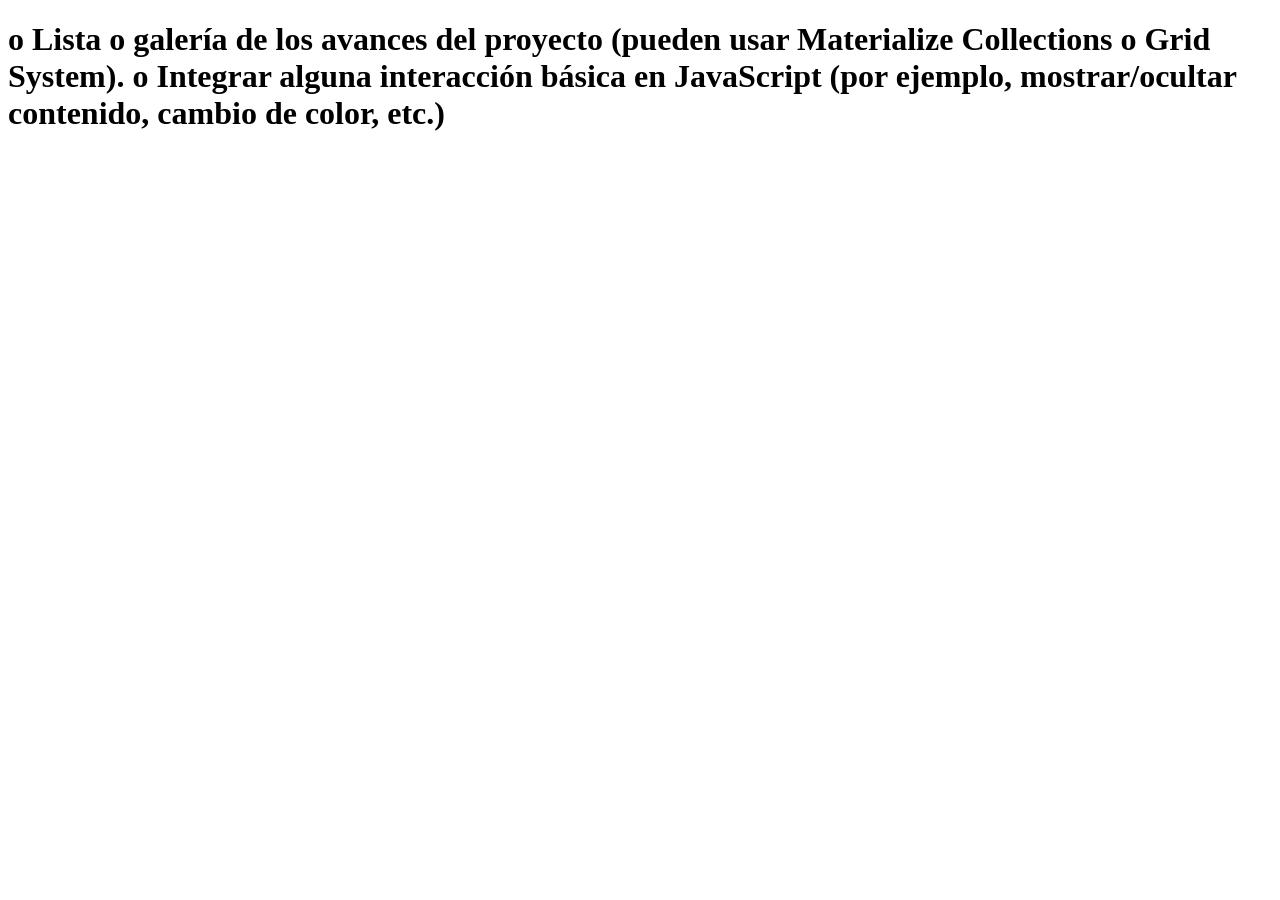
==== avances.html @ 6d23e29f "inicializamos el proyecto, dejando en cada archivo su intencion final, segun el documento del campus" ====
<!DOCTYPE html>
<html lang="en">
<head>
    <meta charset="UTF-8">
    <meta name="viewport" content="width=device-width, initial-scale=1.0">
    <title>Document</title>
    <h1>o Lista o galería de los avances del proyecto (pueden usar
Materialize Collections o Grid System).
o Integrar alguna interacción básica en JavaScript (por
ejemplo, mostrar/ocultar contenido, cambio de color, etc.)</h1>
</head>
<body>
    
</body>
</html>
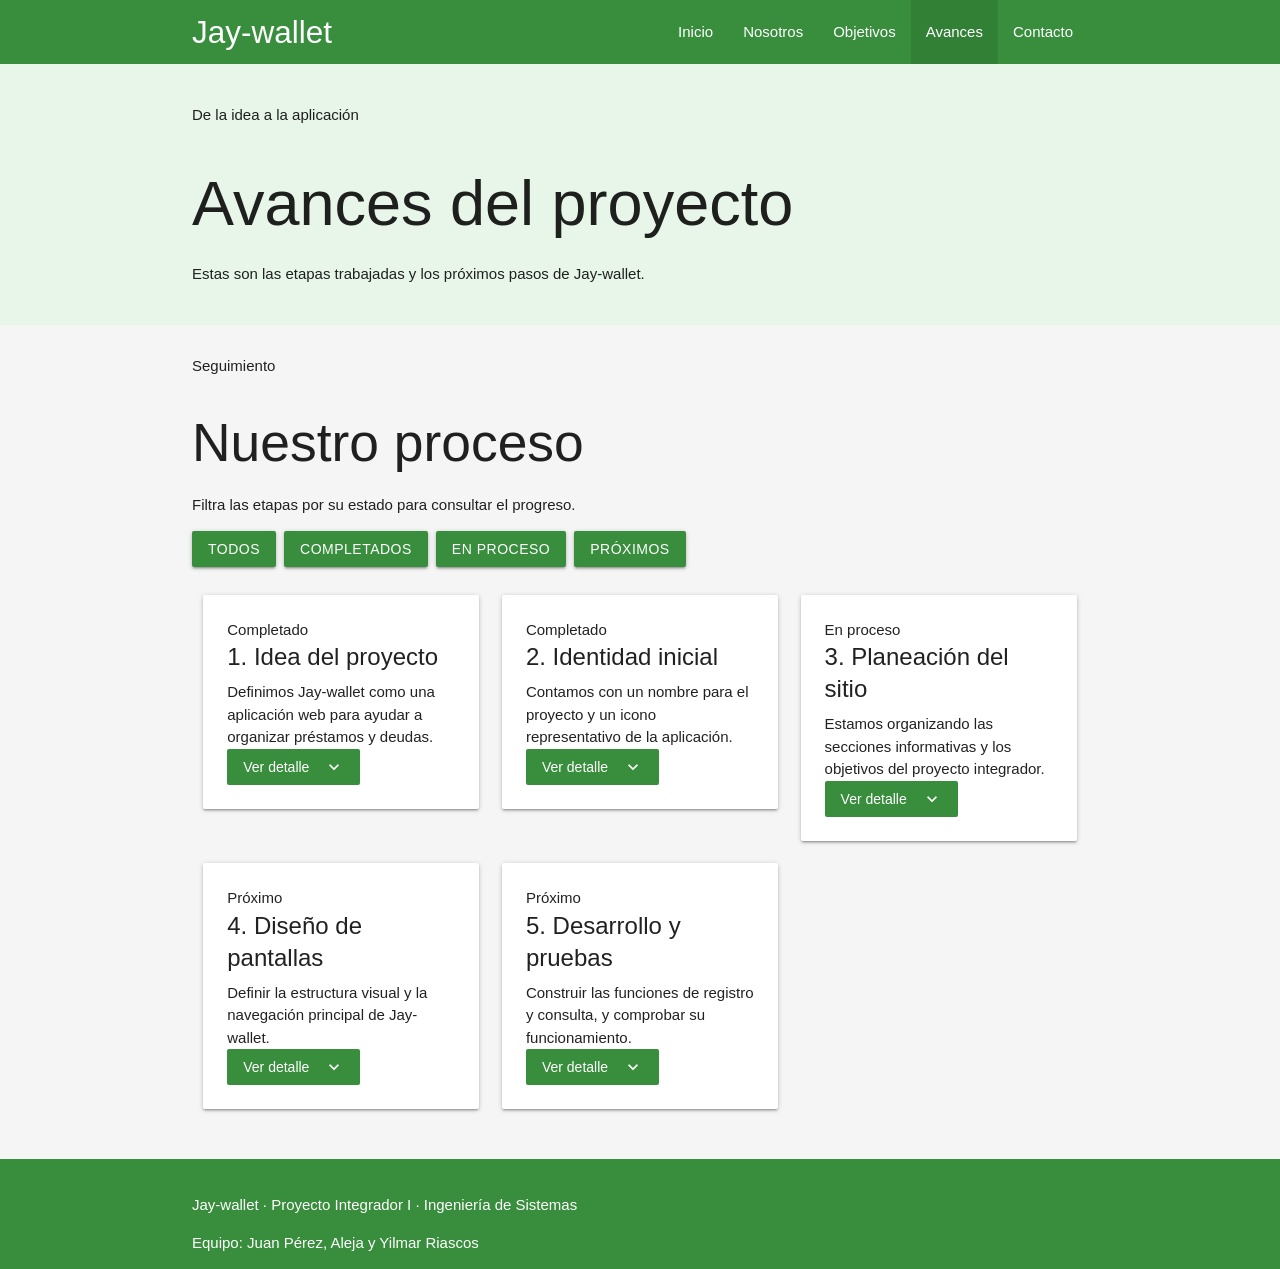
==== commit 50f750a4: "parte de yilmar realizada" ====
--- a/avances.html
+++ b/avances.html
@@ -1,15 +1,154 @@
 <!DOCTYPE html>
-<html lang="en">
+<html lang="es">
 <head>
     <meta charset="UTF-8">
     <meta name="viewport" content="width=device-width, initial-scale=1.0">
-    <title>Document</title>
-    <h1>o Lista o galería de los avances del proyecto (pueden usar
-Materialize Collections o Grid System).
-o Integrar alguna interacción básica en JavaScript (por
-ejemplo, mostrar/ocultar contenido, cambio de color, etc.)</h1>
+    <meta name="description" content="Consulta las etapas y avances del proyecto Jay-wallet.">
+    <title>Avances | Jay-wallet</title>
+    <link rel="preconnect" href="https://fonts.googleapis.com">
+    <link rel="preconnect" href="https://fonts.gstatic.com" crossorigin>
+    <link href="https://fonts.googleapis.com/icon?family=Material+Icons" rel="stylesheet">
+    <link rel="stylesheet" href="https://cdnjs.cloudflare.com/ajax/libs/materialize/1.0.0/css/materialize.min.css">
+    <link rel="stylesheet" href="css/style.css">
 </head>
-<body>
-    
+<body class="project-page">
+    <header>
+        <nav class="site-nav" aria-label="Navegación principal">
+            <div class="nav-wrapper container">
+                <a href="index.html" class="brand-logo">Jay-wallet</a>
+                <a href="#" data-target="mobile-nav" class="sidenav-trigger" aria-label="Abrir menú">
+                    <i class="material-icons">menu</i>
+                </a>
+                <ul class="right hide-on-med-and-down">
+                    <li><a href="index.html">Inicio</a></li>
+                    <li><a href="nosotros.html">Nosotros</a></li>
+                    <li><a href="objetivos.html">Objetivos</a></li>
+                    <li class="active"><a href="avances.html" aria-current="page">Avances</a></li>
+                    <li><a href="contacto.html">Contacto</a></li>
+                </ul>
+            </div>
+        </nav>
+        <ul class="sidenav" id="mobile-nav">
+            <li><a href="index.html">Inicio</a></li>
+            <li><a href="nosotros.html">Nosotros</a></li>
+            <li><a href="objetivos.html">Objetivos</a></li>
+            <li><a href="avances.html" aria-current="page">Avances</a></li>
+            <li><a href="contacto.html">Contacto</a></li>
+        </ul>
+    </header>
+
+    <main>
+        <section class="page-hero">
+            <div class="container">
+                <p class="eyebrow">De la idea a la aplicación</p>
+                <h1>Avances del proyecto</h1>
+                <p>Estas son las etapas trabajadas y los próximos pasos de Jay-wallet.</p>
+            </div>
+        </section>
+
+        <section class="section container" aria-labelledby="progress-title">
+            <div class="section-heading">
+                <p class="eyebrow">Seguimiento</p>
+                <h2 id="progress-title">Nuestro proceso</h2>
+                <p>Filtra las etapas por su estado para consultar el progreso.</p>
+            </div>
+
+            <div class="filter-controls" role="group" aria-label="Filtrar avances por estado">
+                <button class="btn filter-button active" type="button" data-filter="todos" aria-pressed="true">Todos</button>
+                <button class="btn filter-button" type="button" data-filter="completado" aria-pressed="false">Completados</button>
+                <button class="btn filter-button" type="button" data-filter="proceso" aria-pressed="false">En proceso</button>
+                <button class="btn filter-button" type="button" data-filter="siguiente" aria-pressed="false">Próximos</button>
+            </div>
+
+            <div class="row progress-grid">
+                <div class="col s12 m6 l4 progress-item" data-status="completado">
+                    <article class="card progress-card">
+                        <div class="card-content">
+                            <span class="status-label status-done">Completado</span>
+                            <span class="card-title">1. Idea del proyecto</span>
+                            <p>Definimos Jay-wallet como una aplicación web para ayudar a organizar préstamos y deudas.</p>
+                            <div class="progress-detail" id="detail-idea" hidden>
+                                <p>El enfoque inicial es facilitar el registro, la consulta y el seguimiento de las cuentas.</p>
+                            </div>
+                            <button class="btn-flat detail-button" type="button" data-toggle-details="detail-idea" aria-expanded="false">
+                                Ver detalle <i class="material-icons right" aria-hidden="true">expand_more</i>
+                            </button>
+                        </div>
+                    </article>
+                </div>
+                <div class="col s12 m6 l4 progress-item" data-status="completado">
+                    <article class="card progress-card">
+                        <div class="card-content">
+                            <span class="status-label status-done">Completado</span>
+                            <span class="card-title">2. Identidad inicial</span>
+                            <p>Contamos con un nombre para el proyecto y un icono representativo de la aplicación.</p>
+                            <div class="progress-detail" id="detail-identity" hidden>
+                                <p>La identidad visual se podrá ajustar a medida que avance el diseño de las pantallas.</p>
+                            </div>
+                            <button class="btn-flat detail-button" type="button" data-toggle-details="detail-identity" aria-expanded="false">
+                                Ver detalle <i class="material-icons right" aria-hidden="true">expand_more</i>
+                            </button>
+                        </div>
+                    </article>
+                </div>
+                <div class="col s12 m6 l4 progress-item" data-status="proceso">
+                    <article class="card progress-card">
+                        <div class="card-content">
+                            <span class="status-label status-progress">En proceso</span>
+                            <span class="card-title">3. Planeación del sitio</span>
+                            <p>Estamos organizando las secciones informativas y los objetivos del proyecto integrador.</p>
+                            <div class="progress-detail" id="detail-planning" hidden>
+                                <p>El sitio presenta el proyecto, al equipo, sus objetivos, avances y medios de contacto.</p>
+                            </div>
+                            <button class="btn-flat detail-button" type="button" data-toggle-details="detail-planning" aria-expanded="false">
+                                Ver detalle <i class="material-icons right" aria-hidden="true">expand_more</i>
+                            </button>
+                        </div>
+                    </article>
+                </div>
+                <div class="col s12 m6 l4 progress-item" data-status="siguiente">
+                    <article class="card progress-card">
+                        <div class="card-content">
+                            <span class="status-label status-next">Próximo</span>
+                            <span class="card-title">4. Diseño de pantallas</span>
+                            <p>Definir la estructura visual y la navegación principal de Jay-wallet.</p>
+                            <div class="progress-detail" id="detail-design" hidden>
+                                <p>Se priorizará una interfaz clara, adaptable a móviles y fácil de recorrer.</p>
+                            </div>
+                            <button class="btn-flat detail-button" type="button" data-toggle-details="detail-design" aria-expanded="false">
+                                Ver detalle <i class="material-icons right" aria-hidden="true">expand_more</i>
+                            </button>
+                        </div>
+                    </article>
+                </div>
+                <div class="col s12 m6 l4 progress-item" data-status="siguiente">
+                    <article class="card progress-card">
+                        <div class="card-content">
+                            <span class="status-label status-next">Próximo</span>
+                            <span class="card-title">5. Desarrollo y pruebas</span>
+                            <p>Construir las funciones de registro y consulta, y comprobar su funcionamiento.</p>
+                            <div class="progress-detail" id="detail-development" hidden>
+                                <p>Las funciones se implementarán según los requerimientos acordados por el equipo.</p>
+                            </div>
+                            <button class="btn-flat detail-button" type="button" data-toggle-details="detail-development" aria-expanded="false">
+                                Ver detalle <i class="material-icons right" aria-hidden="true">expand_more</i>
+                            </button>
+                        </div>
+                    </article>
+                </div>
+            </div>
+            <p class="no-results center-align" hidden>No hay avances para este filtro.</p>
+        </section>
+    </main>
+
+    <footer class="page-footer site-footer">
+        <div class="container">
+            <p>Jay-wallet · Proyecto Integrador I · Ingeniería de Sistemas</p>
+            <p>Equipo: Juan Pérez, Aleja y Yilmar Riascos</p>
+        </div>
+    </footer>
+
+    <script src="https://cdnjs.cloudflare.com/ajax/libs/materialize/1.0.0/js/materialize.min.js"></script>
+    <script src="js/main.js"></script>
 </body>
 </html>
--- a/css/style.css
+++ b/css/style.css
@@ -0,0 +1,54 @@
+body.project-page {
+    display: flex;
+    min-height: 100vh;
+    flex-direction: column;
+    background: #f5f5f5;
+}
+
+.project-page main {
+    flex: 1;
+}
+
+.site-nav,
+.site-footer {
+    background: #388e3c;
+}
+
+.page-hero,
+.team-section {
+    background: #e8f5e9;
+}
+
+.page-hero {
+    padding: 25px 0;
+}
+
+.member-avatar {
+    display: flex;
+    width: 60px;
+    height: 60px;
+    align-items: center;
+    justify-content: center;
+    margin: auto;
+    border-radius: 50%;
+    background: #c8e6c9;
+}
+
+.filter-controls {
+    display: flex;
+    flex-wrap: wrap;
+    gap: 8px;
+    margin-bottom: 20px;
+}
+
+.filter-button,
+.filter-button:hover,
+.filter-button.active,
+.detail-button {
+    background: #388e3c;
+    color: white;
+}
+
+.detail-button {
+    text-transform: none;
+}
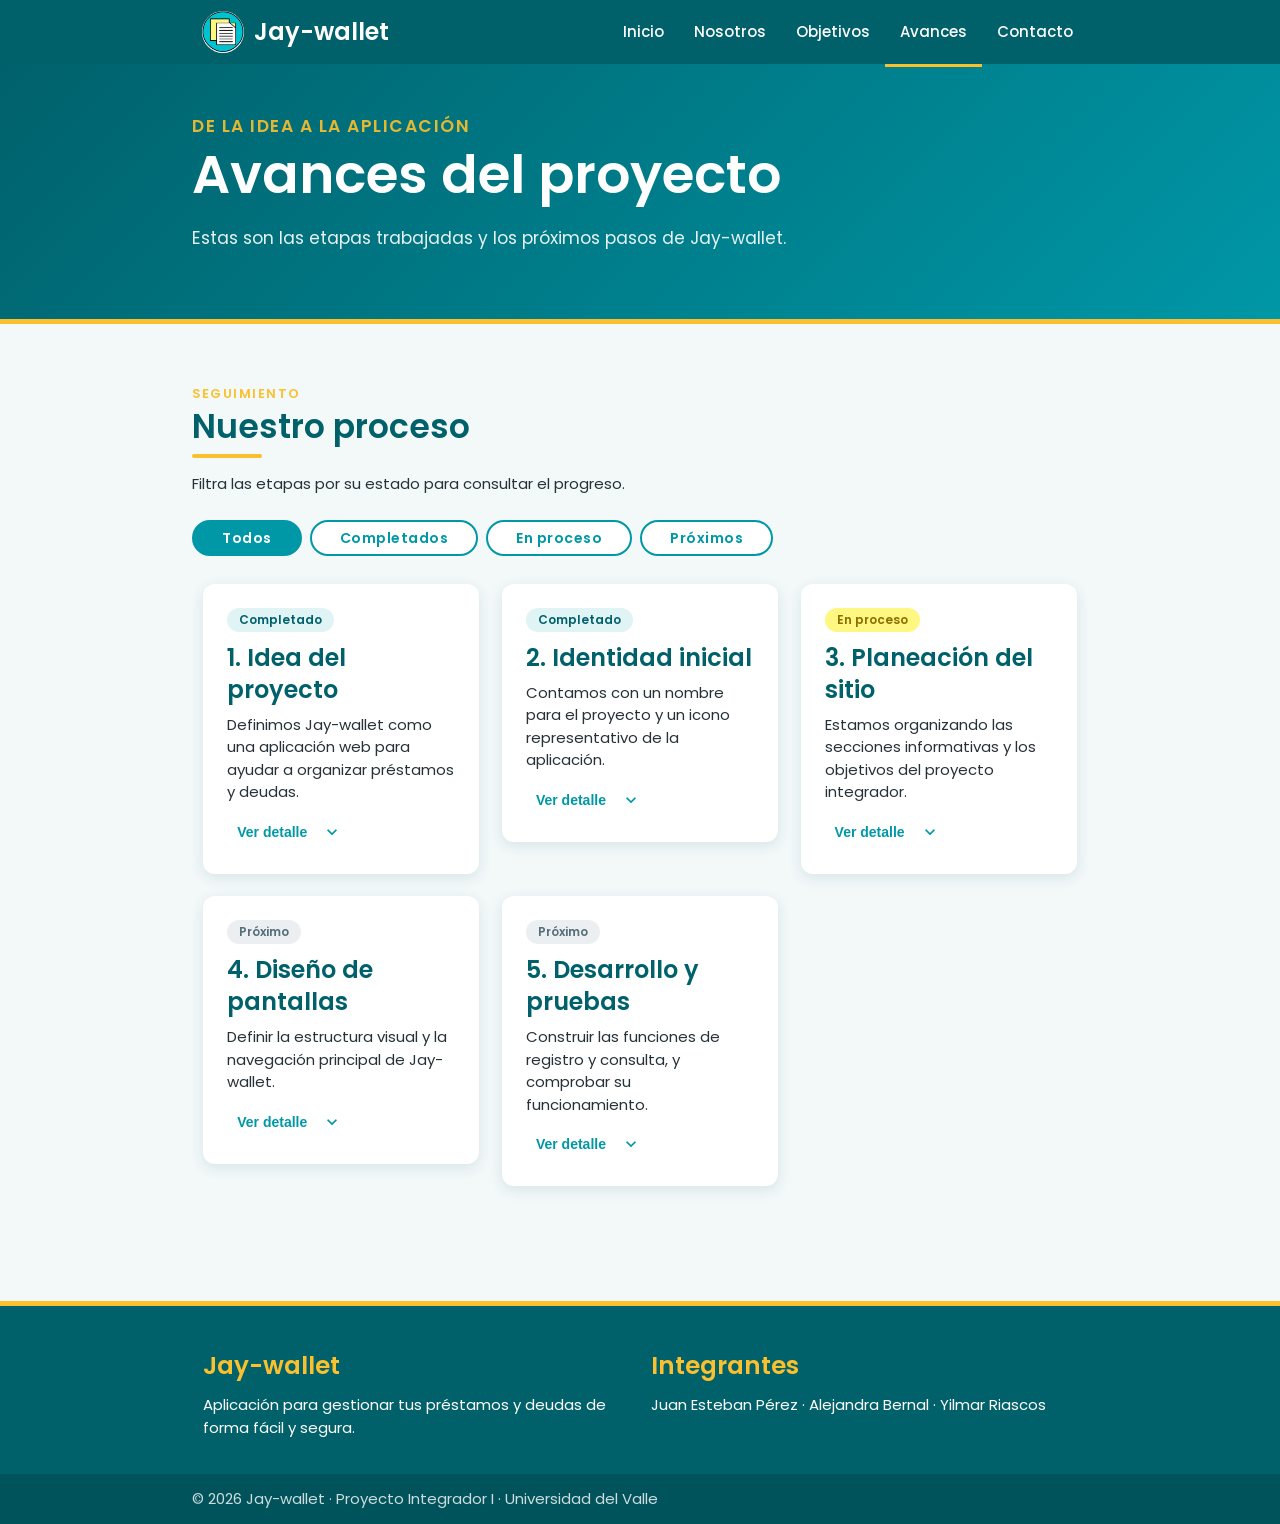
==== commit 259e2b09: "Estilo unificado en todas las paginas e integracion con la parte de Yilmar" ====
--- a/avances.html
+++ b/avances.html
@@ -5,47 +5,57 @@
     <meta name="viewport" content="width=device-width, initial-scale=1.0">
     <meta name="description" content="Consulta las etapas y avances del proyecto Jay-wallet.">
     <title>Avances | Jay-wallet</title>
+
+    <!-- Fuente Poppins (Google Fonts) -->
     <link rel="preconnect" href="https://fonts.googleapis.com">
-    <link rel="preconnect" href="https://fonts.gstatic.com" crossorigin>
+    <link href="https://fonts.googleapis.com/css2?family=Poppins:wght@400;500;600&display=swap" rel="stylesheet">
+    <!-- Iconos de Material -->
     <link href="https://fonts.googleapis.com/icon?family=Material+Icons" rel="stylesheet">
+    <!-- Materialize CSS (CDN) -->
     <link rel="stylesheet" href="https://cdnjs.cloudflare.com/ajax/libs/materialize/1.0.0/css/materialize.min.css">
+    <!-- Nuestra hoja de estilos (SIEMPRE después de Materialize) -->
     <link rel="stylesheet" href="css/style.css">
 </head>
-<body class="project-page">
-    <header>
-        <nav class="site-nav" aria-label="Navegación principal">
-            <div class="nav-wrapper container">
-                <a href="index.html" class="brand-logo">Jay-wallet</a>
-                <a href="#" data-target="mobile-nav" class="sidenav-trigger" aria-label="Abrir menú">
-                    <i class="material-icons">menu</i>
-                </a>
-                <ul class="right hide-on-med-and-down">
-                    <li><a href="index.html">Inicio</a></li>
-                    <li><a href="nosotros.html">Nosotros</a></li>
-                    <li><a href="objetivos.html">Objetivos</a></li>
-                    <li class="active"><a href="avances.html" aria-current="page">Avances</a></li>
-                    <li><a href="contacto.html">Contacto</a></li>
-                </ul>
-            </div>
-        </nav>
-        <ul class="sidenav" id="mobile-nav">
-            <li><a href="index.html">Inicio</a></li>
-            <li><a href="nosotros.html">Nosotros</a></li>
-            <li><a href="objetivos.html">Objetivos</a></li>
-            <li><a href="avances.html" aria-current="page">Avances</a></li>
-            <li><a href="contacto.html">Contacto</a></li>
-        </ul>
-    </header>
+<body>
 
+    <!-- ===== NAVBAR ===== -->
+    <nav aria-label="Navegación principal">
+        <div class="nav-wrapper container">
+            <a href="index.html" class="brand-logo">
+                <img src="img/icono.webp" alt="Logo Jay-wallet">
+                Jay-wallet
+            </a>
+            <a href="#" data-target="menu-movil" class="sidenav-trigger" aria-label="Abrir menú"><i class="material-icons">menu</i></a>
+            <ul class="right hide-on-med-and-down">
+                <li><a href="index.html">Inicio</a></li>
+                <li><a href="nosotros.html">Nosotros</a></li>
+                <li><a href="objetivos.html">Objetivos</a></li>
+                <li class="active"><a href="avances.html" aria-current="page">Avances</a></li>
+                <li><a href="contacto.html">Contacto</a></li>
+            </ul>
+        </div>
+    </nav>
+
+    <!-- Menú lateral para celular -->
+    <ul class="sidenav" id="menu-movil">
+        <li><a href="index.html">Inicio</a></li>
+        <li><a href="nosotros.html">Nosotros</a></li>
+        <li><a href="objetivos.html">Objetivos</a></li>
+        <li><a href="avances.html">Avances</a></li>
+        <li><a href="contacto.html">Contacto</a></li>
+    </ul>
+
+    <!-- ===== BANNER ===== -->
+    <section class="jw-banner">
+        <div class="container">
+            <p class="eyebrow">De la idea a la aplicación</p>
+            <h2>Avances del proyecto</h2>
+            <p>Estas son las etapas trabajadas y los próximos pasos de Jay-wallet.</p>
+        </div>
+    </section>
+
+    <!-- ===== CONTENIDO ===== -->
     <main>
-        <section class="page-hero">
-            <div class="container">
-                <p class="eyebrow">De la idea a la aplicación</p>
-                <h1>Avances del proyecto</h1>
-                <p>Estas son las etapas trabajadas y los próximos pasos de Jay-wallet.</p>
-            </div>
-        </section>
-
         <section class="section container" aria-labelledby="progress-title">
             <div class="section-heading">
                 <p class="eyebrow">Seguimiento</p>
@@ -141,14 +151,30 @@
         </section>
     </main>
 
-    <footer class="page-footer site-footer">
+    <!-- ===== FOOTER ===== -->
+    <footer class="page-footer">
         <div class="container">
-            <p>Jay-wallet · Proyecto Integrador I · Ingeniería de Sistemas</p>
-            <p>Equipo: Juan Pérez, Aleja y Yilmar Riascos</p>
+            <div class="row">
+                <div class="col s12 m6">
+                    <h5>Jay-wallet</h5>
+                    <p>Aplicación para gestionar tus préstamos y deudas de forma fácil y segura.</p>
+                </div>
+                <div class="col s12 m6">
+                    <h5>Integrantes</h5>
+                    <p>Juan Esteban Pérez · Alejandra Bernal · Yilmar Riascos</p>
+                </div>
+            </div>
+        </div>
+        <div class="footer-copyright">
+            <div class="container">
+                © 2026 Jay-wallet · Proyecto Integrador I · Universidad del Valle
+            </div>
         </div>
     </footer>
 
+    <!-- Materialize JS (CDN) y nuestro JS, al final del body -->
     <script src="https://cdnjs.cloudflare.com/ajax/libs/materialize/1.0.0/js/materialize.min.js"></script>
     <script src="js/main.js"></script>
+
 </body>
 </html>
--- a/css/style.css
+++ b/css/style.css
@@ -1,54 +1,480 @@
-body.project-page {
-    display: flex;
-    min-height: 100vh;
-    flex-direction: column;
-    background: #f5f5f5;
-}
-
-.project-page main {
-    flex: 1;
-}
-
-.site-nav,
-.site-footer {
-    background: #388e3c;
-}
-
-.page-hero,
+/* =========================================================
+   Jay-wallet - Hoja de estilos personalizada
+   Paleta: Turquesa Jay-wallet (colores del icono)
+   Este archivo lo usan TODAS las paginas del sitio.
+   ========================================================= */
+
+/* ---------- 1. Variables de la paleta ---------- */
+:root {
+  --jw-principal: #00616B;    /* turquesa oscuro (petroleo): navbar, footer, titulos */
+  --jw-secundario: #0097A7;   /* turquesa: botones */
+  --jw-acento: #FBC02D;       /* amarillo: detalles y hover */
+  --jw-acento-claro: #FEF781; /* amarillo claro del icono: fondos suaves */
+  --jw-fondo: #F3F8F9;        /* gris muy claro: fondo de la pagina */
+  --jw-texto: #263238;        /* gris oscuro: texto normal */
+  --jw-blanco: #FFFFFF;
+  --jw-error: #C62828;        /* rojo: errores del formulario */
+  --jw-sombra: 0 4px 14px rgba(0, 97, 107, 0.12);
+  --jw-radio: 12px;
+}
+
+/* ---------- 2. Base: tipografia y fondo ---------- */
+body {
+  display: flex;
+  min-height: 100vh;
+  flex-direction: column;
+  background-color: var(--jw-fondo);
+  color: var(--jw-texto);
+  font-family: 'Poppins', sans-serif;
+}
+
+main {
+  flex: 1 0 auto; /* empuja el footer al fondo de la pagina */
+  padding: 30px 0 50px;
+}
+
+h1, h2, h3, h4, h5, h6 {
+  font-family: 'Poppins', sans-serif;
+  font-weight: 600;
+  color: var(--jw-principal);
+}
+
+/* Titulo de seccion con linea amarilla debajo */
+.jw-titulo {
+  position: relative;
+  padding-bottom: 12px;
+  margin-bottom: 30px;
+}
+
+.jw-titulo::after {
+  content: "";
+  position: absolute;
+  left: 0;
+  bottom: 0;
+  width: 70px;
+  height: 4px;
+  border-radius: 2px;
+  background-color: var(--jw-acento);
+}
+
+.jw-titulo.center-align::after {
+  left: 50%;
+  transform: translateX(-50%);
+}
+
+/* ---------- 3. Componente Materialize: NAVBAR ---------- */
+nav {
+  background-color: var(--jw-principal);
+  box-shadow: var(--jw-sombra);
+}
+
+nav .brand-logo {
+  display: flex;
+  align-items: center;
+  gap: 10px;
+  font-weight: 600;
+  font-size: 1.6rem;
+  padding-left: 10px;
+}
+
+nav .brand-logo img {
+  height: 42px;
+  width: 42px;
+  border-radius: 50%;
+  background-color: var(--jw-blanco);
+}
+
+nav ul a {
+  font-weight: 500;
+  transition: background-color 0.3s, color 0.3s;
+}
+
+nav ul a:hover {
+  background-color: rgba(255, 255, 255, 0.1);
+  color: var(--jw-acento);
+}
+
+/* Pagina actual resaltada en el menu (class="active" en el <li>) */
+nav ul li.active {
+  background-color: transparent;
+  border-bottom: 3px solid var(--jw-acento);
+}
+
+/* Menu lateral en celular */
+.sidenav li > a:hover {
+  color: var(--jw-principal);
+  background-color: var(--jw-acento-claro);
+}
+
+/* ---------- 4. Banner / encabezado de pagina ---------- */
+.jw-banner {
+  background: linear-gradient(135deg, var(--jw-principal), var(--jw-secundario));
+  color: var(--jw-blanco);
+  padding: 50px 0;
+  border-bottom: 5px solid var(--jw-acento);
+}
+
+.jw-banner h1,
+.jw-banner h2,
+.jw-banner h3 {
+  color: var(--jw-blanco);
+  margin-top: 0;
+}
+
+.jw-banner p {
+  font-size: 1.15rem;
+  opacity: 0.9;
+}
+
+/* ---------- 5. Caja blanca que envuelve el contenido ---------- */
+.jw-caja {
+  background-color: var(--jw-blanco);
+  border-radius: var(--jw-radio);
+  box-shadow: var(--jw-sombra);
+  border-top: 5px solid var(--jw-acento);
+  padding: 30px;
+}
+
+/* ---------- 6. FOOTER ---------- */
+.page-footer {
+  background-color: var(--jw-principal);
+  border-top: 5px solid var(--jw-acento);
+  padding-top: 30px;
+}
+
+.page-footer h5 {
+  color: var(--jw-acento);
+}
+
+.page-footer .footer-copyright {
+  background-color: rgba(0, 0, 0, 0.15);
+}
+
+/* ---------- 7. Componente Materialize: BOTONES ---------- */
+.btn,
+.btn-large {
+  background-color: var(--jw-secundario);
+  border-radius: 25px;
+  font-family: 'Poppins', sans-serif;
+  font-weight: 600;
+  letter-spacing: 0.5px;
+  text-transform: none;
+  padding: 0 28px;
+}
+
+.btn:hover,
+.btn:focus,
+.btn-large:hover,
+.btn-large:focus {
+  background-color: var(--jw-principal);
+}
+
+/* Boton amarillo (secundario): class="btn jw-btn-acento" */
+.btn.jw-btn-acento {
+  background-color: var(--jw-acento);
+  color: var(--jw-texto);
+}
+
+.btn.jw-btn-acento:hover {
+  background-color: #F9A825;
+}
+
+/* ---------- 8. Componente Materialize: FORMULARIOS ---------- */
+/* Cambia el verde azulado por defecto de Materialize por nuestra paleta */
+.input-field input:focus,
+.input-field textarea:focus {
+  border-bottom: 2px solid var(--jw-secundario) !important;
+  box-shadow: 0 1px 0 0 var(--jw-secundario) !important;
+}
+
+.input-field input:focus + label,
+.input-field textarea:focus + label {
+  color: var(--jw-secundario) !important;
+}
+
+.input-field .prefix.active {
+  color: var(--jw-secundario);
+}
+
+/* Campo con error (lo usa la validacion en main.js) */
+.input-field input.invalid,
+.input-field textarea.invalid {
+  border-bottom: 2px solid var(--jw-error) !important;
+  box-shadow: 0 1px 0 0 var(--jw-error) !important;
+}
+
+.jw-error {
+  display: block;
+  min-height: 18px;
+  margin-left: 3rem;
+  color: var(--jw-error);
+  font-size: 0.85rem;
+}
+
+/* ---------- 9. Componente Materialize: TOAST (mensajes emergentes) ---------- */
+.toast.jw-toast-ok {
+  background-color: var(--jw-secundario);
+  font-weight: 500;
+}
+
+.toast.jw-toast-error {
+  background-color: var(--jw-error);
+  font-weight: 500;
+}
+
+/* ---------- 10. Componente Materialize: CARDS (para Nosotros) ---------- */
+.card {
+  border-radius: var(--jw-radio);
+  box-shadow: var(--jw-sombra);
+  transition: transform 0.3s, box-shadow 0.3s;
+}
+
+.card:hover {
+  transform: translateY(-5px);
+  box-shadow: 0 10px 24px rgba(0, 97, 107, 0.2);
+}
+
+.card .card-title {
+  font-weight: 600;
+  color: var(--jw-principal);
+}
+
+.card .card-action {
+  border-top: 2px solid var(--jw-acento-claro);
+}
+
+.card .card-action a {
+  color: var(--jw-secundario) !important;
+  font-weight: 600;
+}
+
+/* ---------- 11. COLLAPSIBLE y COLLECTION (para Objetivos y Avances) ---------- */
+.collapsible {
+  border-radius: var(--jw-radio);
+  overflow: hidden;
+}
+
+.collapsible-header {
+  font-weight: 500;
+}
+
+.collapsible-header i {
+  color: var(--jw-secundario);
+}
+
+.collapsible li.active .collapsible-header {
+  background-color: var(--jw-acento-claro);
+  color: var(--jw-principal);
+}
+
+.collection {
+  border-radius: var(--jw-radio);
+}
+
+.collection .collection-item.active {
+  background-color: var(--jw-secundario);
+}
+
+/* ---------- 12. Pagina de INICIO ---------- */
+.jw-hero-inicio {
+  padding: 60px 0;
+}
+
+.jw-hero-inicio .jw-logo-grande {
+  width: 150px;
+  height: 150px;
+  border-radius: 50%;
+  background-color: var(--jw-blanco);
+  border: 5px solid var(--jw-acento);
+  box-shadow: 0 8px 24px rgba(0, 0, 0, 0.2);
+}
+
+.jw-hero-inicio .btn-large {
+  margin: 10px 6px 0 0;
+}
+
+/* Tarjetas que llevan a cada seccion */
+.jw-seccion-card {
+  display: block;
+  color: var(--jw-texto);
+  border-top: 4px solid var(--jw-secundario);
+}
+
+.jw-seccion-card:hover {
+  border-top-color: var(--jw-acento);
+}
+
+.jw-seccion-card .material-icons.large {
+  color: var(--jw-secundario);
+}
+
+/* ---------- 13. Pagina de OBJETIVOS ---------- */
+.jw-objetivo-general {
+  display: flex;
+  align-items: center;
+  gap: 20px;
+  margin-bottom: 40px;
+}
+
+.jw-objetivo-general .material-icons {
+  font-size: 4rem;
+  color: var(--jw-acento);
+}
+
+.jw-objetivo-general p {
+  font-size: 1.2rem;
+  margin: 0;
+}
+
+/* ---------- 14. Paginas de NOSOTROS y AVANCES ---------- */
+.eyebrow {
+  margin: 0 0 6px;
+  font-size: 0.85rem;
+  font-weight: 600;
+  letter-spacing: 1.5px;
+  text-transform: uppercase;
+  color: var(--jw-acento);
+}
+
+.section {
+  padding: 30px 0;
+}
+
+.section-heading {
+  margin-bottom: 25px;
+}
+
+.section-heading h2 {
+  position: relative;
+  margin: 0 0 15px;
+  padding-bottom: 12px;
+  font-size: 2.2rem;
+}
+
+.section-heading h2::after {
+  content: "";
+  position: absolute;
+  left: 0;
+  bottom: 0;
+  width: 70px;
+  height: 4px;
+  border-radius: 2px;
+  background-color: var(--jw-acento);
+}
+
 .team-section {
-    background: #e8f5e9;
-}
-
-.page-hero {
-    padding: 25px 0;
+  background-color: #E0F4F6; /* turquesa muy claro */
+  padding: 40px 0;
+}
+
+.purpose-card .card-title i {
+  color: var(--jw-acento);
+  vertical-align: middle;
 }
 
 .member-avatar {
-    display: flex;
-    width: 60px;
-    height: 60px;
-    align-items: center;
-    justify-content: center;
-    margin: auto;
-    border-radius: 50%;
-    background: #c8e6c9;
-}
-
+  display: flex;
+  width: 70px;
+  height: 70px;
+  align-items: center;
+  justify-content: center;
+  margin: 0 auto 10px;
+  border-radius: 50%;
+  border: 3px solid var(--jw-acento);
+  background-color: var(--jw-secundario);
+  color: var(--jw-blanco);
+  font-size: 1.3rem;
+  font-weight: 600;
+}
+
+.member-role {
+  color: var(--jw-secundario);
+  font-weight: 600;
+  margin-top: -5px;
+}
+
+/* Filtros de avances */
 .filter-controls {
-    display: flex;
-    flex-wrap: wrap;
-    gap: 8px;
-    margin-bottom: 20px;
-}
-
-.filter-button,
-.filter-button:hover,
-.filter-button.active,
-.detail-button {
-    background: #388e3c;
-    color: white;
-}
-
-.detail-button {
-    text-transform: none;
-}
+  display: flex;
+  flex-wrap: wrap;
+  gap: 8px;
+  margin-bottom: 20px;
+}
+
+.btn.filter-button {
+  background-color: var(--jw-blanco);
+  color: var(--jw-secundario);
+  border: 2px solid var(--jw-secundario);
+  box-shadow: none;
+  line-height: 32px;
+}
+
+.btn.filter-button:hover {
+  background-color: #E0F4F6;
+}
+
+.btn.filter-button.active {
+  background-color: var(--jw-secundario);
+  color: var(--jw-blanco);
+}
+
+/* Etiquetas de estado de cada avance */
+.status-label {
+  display: inline-block;
+  margin-bottom: 10px;
+  padding: 3px 12px;
+  border-radius: 15px;
+  font-size: 0.8rem;
+  font-weight: 600;
+}
+
+.status-done {
+  background-color: #E0F4F6;
+  color: var(--jw-principal);
+}
+
+.status-progress {
+  background-color: var(--jw-acento-claro);
+  color: #8D6E00;
+}
+
+.status-next {
+  background-color: #ECEFF1;
+  color: #546E7A;
+}
+
+.progress-detail {
+  margin-top: 10px;
+  padding: 10px 12px;
+  border-left: 3px solid var(--jw-acento);
+  background-color: var(--jw-fondo);
+  border-radius: 0 8px 8px 0;
+}
+
+.btn-flat.detail-button {
+  margin-top: 10px;
+  padding: 0 10px;
+  color: var(--jw-secundario);
+  font-weight: 600;
+  text-transform: none;
+}
+
+.btn-flat.detail-button:focus,
+.btn-flat.detail-button:hover {
+  background-color: #E0F4F6;
+}
+
+/* ---------- 15. Responsive (celular) ---------- */
+@media (max-width: 600px) {
+  nav .brand-logo {
+    font-size: 1.3rem;
+  }
+
+  .jw-caja {
+    padding: 20px;
+  }
+
+  .jw-banner {
+    padding: 30px 0;
+  }
+}
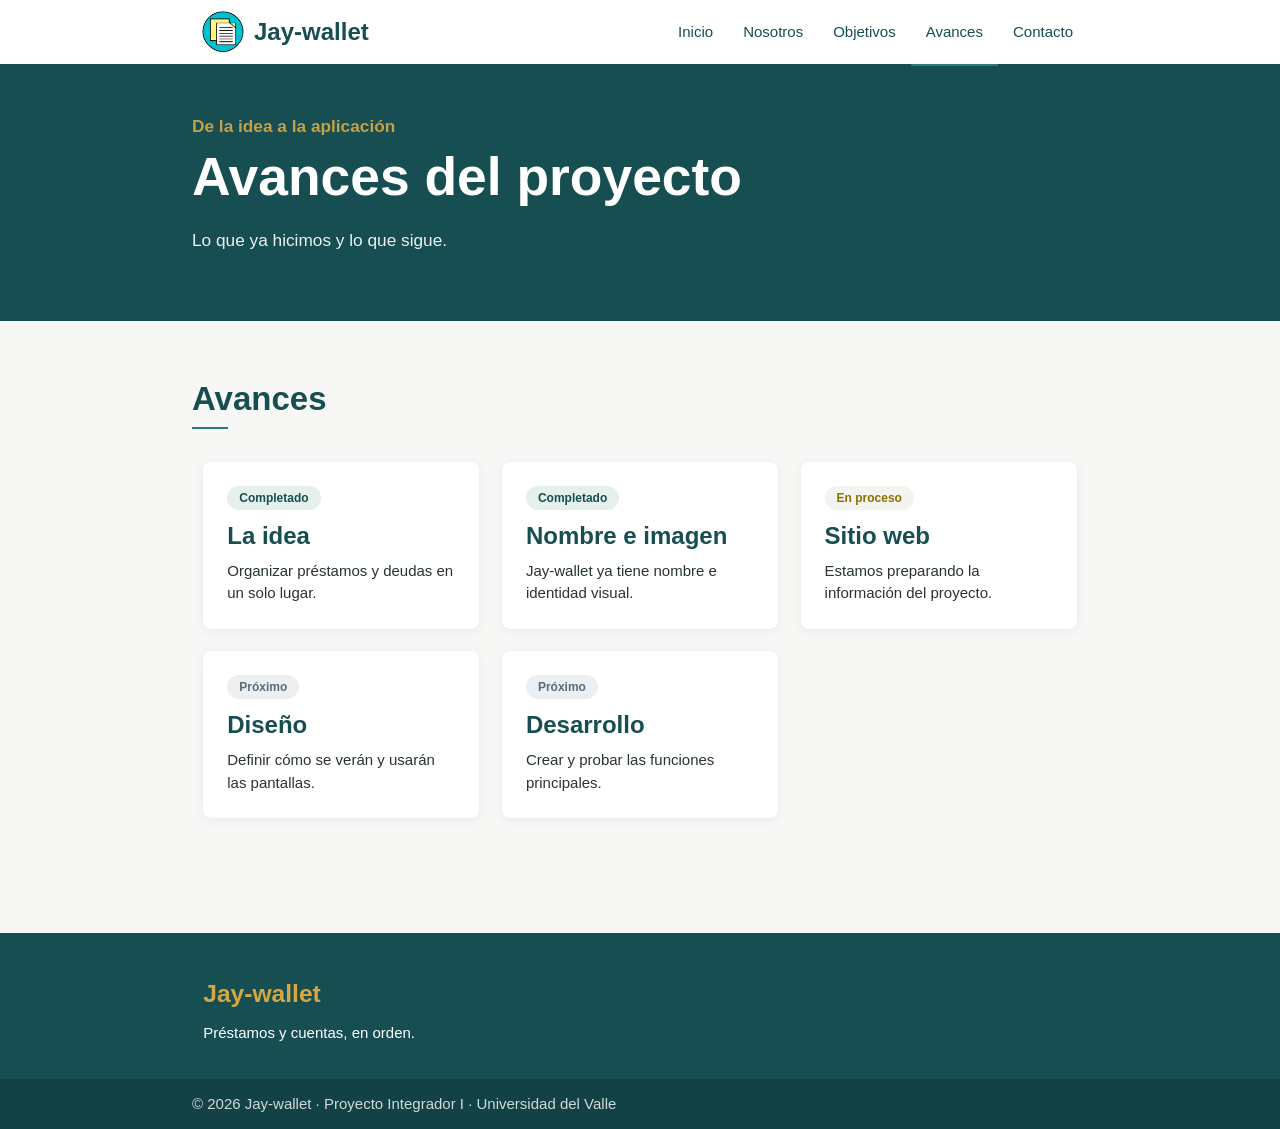
==== commit 28b2eaa5: "organizacion lista" ====
--- a/avances.html
+++ b/avances.html
@@ -6,9 +6,6 @@
     <meta name="description" content="Consulta las etapas y avances del proyecto Jay-wallet.">
     <title>Avances | Jay-wallet</title>
 
-    <!-- Fuente Poppins (Google Fonts) -->
-    <link rel="preconnect" href="https://fonts.googleapis.com">
-    <link href="https://fonts.googleapis.com/css2?family=Poppins:wght@400;500;600&display=swap" rel="stylesheet">
     <!-- Iconos de Material -->
     <link href="https://fonts.googleapis.com/icon?family=Material+Icons" rel="stylesheet">
     <!-- Materialize CSS (CDN) -->
@@ -50,7 +47,7 @@
         <div class="container">
             <p class="eyebrow">De la idea a la aplicación</p>
             <h2>Avances del proyecto</h2>
-            <p>Estas son las etapas trabajadas y los próximos pasos de Jay-wallet.</p>
+            <p>Lo que ya hicimos y lo que sigue.</p>
         </div>
     </section>
 
@@ -58,16 +55,7 @@
     <main>
         <section class="section container" aria-labelledby="progress-title">
             <div class="section-heading">
-                <p class="eyebrow">Seguimiento</p>
-                <h2 id="progress-title">Nuestro proceso</h2>
-                <p>Filtra las etapas por su estado para consultar el progreso.</p>
-            </div>
-
-            <div class="filter-controls" role="group" aria-label="Filtrar avances por estado">
-                <button class="btn filter-button active" type="button" data-filter="todos" aria-pressed="true">Todos</button>
-                <button class="btn filter-button" type="button" data-filter="completado" aria-pressed="false">Completados</button>
-                <button class="btn filter-button" type="button" data-filter="proceso" aria-pressed="false">En proceso</button>
-                <button class="btn filter-button" type="button" data-filter="siguiente" aria-pressed="false">Próximos</button>
+                <h2 id="progress-title">Avances</h2>
             </div>
 
             <div class="row progress-grid">
@@ -75,14 +63,8 @@
                     <article class="card progress-card">
                         <div class="card-content">
                             <span class="status-label status-done">Completado</span>
-                            <span class="card-title">1. Idea del proyecto</span>
-                            <p>Definimos Jay-wallet como una aplicación web para ayudar a organizar préstamos y deudas.</p>
-                            <div class="progress-detail" id="detail-idea" hidden>
-                                <p>El enfoque inicial es facilitar el registro, la consulta y el seguimiento de las cuentas.</p>
-                            </div>
-                            <button class="btn-flat detail-button" type="button" data-toggle-details="detail-idea" aria-expanded="false">
-                                Ver detalle <i class="material-icons right" aria-hidden="true">expand_more</i>
-                            </button>
+                            <span class="card-title">La idea</span>
+                            <p>Organizar préstamos y deudas en un solo lugar.</p>
                         </div>
                     </article>
                 </div>
@@ -90,14 +72,8 @@
                     <article class="card progress-card">
                         <div class="card-content">
                             <span class="status-label status-done">Completado</span>
-                            <span class="card-title">2. Identidad inicial</span>
-                            <p>Contamos con un nombre para el proyecto y un icono representativo de la aplicación.</p>
-                            <div class="progress-detail" id="detail-identity" hidden>
-                                <p>La identidad visual se podrá ajustar a medida que avance el diseño de las pantallas.</p>
-                            </div>
-                            <button class="btn-flat detail-button" type="button" data-toggle-details="detail-identity" aria-expanded="false">
-                                Ver detalle <i class="material-icons right" aria-hidden="true">expand_more</i>
-                            </button>
+                            <span class="card-title">Nombre e imagen</span>
+                            <p>Jay-wallet ya tiene nombre e identidad visual.</p>
                         </div>
                     </article>
                 </div>
@@ -105,14 +81,8 @@
                     <article class="card progress-card">
                         <div class="card-content">
                             <span class="status-label status-progress">En proceso</span>
-                            <span class="card-title">3. Planeación del sitio</span>
-                            <p>Estamos organizando las secciones informativas y los objetivos del proyecto integrador.</p>
-                            <div class="progress-detail" id="detail-planning" hidden>
-                                <p>El sitio presenta el proyecto, al equipo, sus objetivos, avances y medios de contacto.</p>
-                            </div>
-                            <button class="btn-flat detail-button" type="button" data-toggle-details="detail-planning" aria-expanded="false">
-                                Ver detalle <i class="material-icons right" aria-hidden="true">expand_more</i>
-                            </button>
+                            <span class="card-title">Sitio web</span>
+                            <p>Estamos preparando la información del proyecto.</p>
                         </div>
                     </article>
                 </div>
@@ -120,14 +90,8 @@
                     <article class="card progress-card">
                         <div class="card-content">
                             <span class="status-label status-next">Próximo</span>
-                            <span class="card-title">4. Diseño de pantallas</span>
-                            <p>Definir la estructura visual y la navegación principal de Jay-wallet.</p>
-                            <div class="progress-detail" id="detail-design" hidden>
-                                <p>Se priorizará una interfaz clara, adaptable a móviles y fácil de recorrer.</p>
-                            </div>
-                            <button class="btn-flat detail-button" type="button" data-toggle-details="detail-design" aria-expanded="false">
-                                Ver detalle <i class="material-icons right" aria-hidden="true">expand_more</i>
-                            </button>
+                            <span class="card-title">Diseño</span>
+                            <p>Definir cómo se verán y usarán las pantallas.</p>
                         </div>
                     </article>
                 </div>
@@ -135,19 +99,12 @@
                     <article class="card progress-card">
                         <div class="card-content">
                             <span class="status-label status-next">Próximo</span>
-                            <span class="card-title">5. Desarrollo y pruebas</span>
-                            <p>Construir las funciones de registro y consulta, y comprobar su funcionamiento.</p>
-                            <div class="progress-detail" id="detail-development" hidden>
-                                <p>Las funciones se implementarán según los requerimientos acordados por el equipo.</p>
-                            </div>
-                            <button class="btn-flat detail-button" type="button" data-toggle-details="detail-development" aria-expanded="false">
-                                Ver detalle <i class="material-icons right" aria-hidden="true">expand_more</i>
-                            </button>
+                            <span class="card-title">Desarrollo</span>
+                            <p>Crear y probar las funciones principales.</p>
                         </div>
                     </article>
                 </div>
             </div>
-            <p class="no-results center-align" hidden>No hay avances para este filtro.</p>
         </section>
     </main>
 
@@ -157,11 +114,7 @@
             <div class="row">
                 <div class="col s12 m6">
                     <h5>Jay-wallet</h5>
-                    <p>Aplicación para gestionar tus préstamos y deudas de forma fácil y segura.</p>
-                </div>
-                <div class="col s12 m6">
-                    <h5>Integrantes</h5>
-                    <p>Juan Esteban Pérez · Alejandra Bernal · Yilmar Riascos</p>
+                    <p>Préstamos y cuentas, en orden.</p>
                 </div>
             </div>
         </div>
--- a/css/style.css
+++ b/css/style.css
@@ -1,21 +1,21 @@
 /* =========================================================
    Jay-wallet - Hoja de estilos personalizada
-   Paleta: Turquesa Jay-wallet (colores del icono)
+   Estilos compartidos del sitio
    Este archivo lo usan TODAS las paginas del sitio.
    ========================================================= */
 
 /* ---------- 1. Variables de la paleta ---------- */
 :root {
-  --jw-principal: #00616B;    /* turquesa oscuro (petroleo): navbar, footer, titulos */
-  --jw-secundario: #0097A7;   /* turquesa: botones */
-  --jw-acento: #FBC02D;       /* amarillo: detalles y hover */
-  --jw-acento-claro: #FEF781; /* amarillo claro del icono: fondos suaves */
-  --jw-fondo: #F3F8F9;        /* gris muy claro: fondo de la pagina */
-  --jw-texto: #263238;        /* gris oscuro: texto normal */
+  --jw-principal: #164E52;
+  --jw-secundario: #287D78;
+  --jw-acento: #D5A744;
+  --jw-acento-claro: #F3F4EF;
+  --jw-fondo: #F7F8F6;
+  --jw-texto: #283432;
   --jw-blanco: #FFFFFF;
-  --jw-error: #C62828;        /* rojo: errores del formulario */
-  --jw-sombra: 0 4px 14px rgba(0, 97, 107, 0.12);
-  --jw-radio: 12px;
+  --jw-error: #B3261E;
+  --jw-sombra: 0 2px 10px rgba(22, 78, 82, 0.08);
+  --jw-radio: 8px;
 }
 
 /* ---------- 2. Base: tipografia y fondo ---------- */
@@ -25,7 +25,7 @@
   flex-direction: column;
   background-color: var(--jw-fondo);
   color: var(--jw-texto);
-  font-family: 'Poppins', sans-serif;
+  font-family: 'Segoe UI', sans-serif;
 }
 
 main {
@@ -34,12 +34,12 @@
 }
 
 h1, h2, h3, h4, h5, h6 {
-  font-family: 'Poppins', sans-serif;
-  font-weight: 600;
-  color: var(--jw-principal);
-}
-
-/* Titulo de seccion con linea amarilla debajo */
+  font-family: 'Segoe UI', sans-serif;
+  font-weight: 600;
+  color: var(--jw-principal);
+}
+
+/* Titulo de seccion */
 .jw-titulo {
   position: relative;
   padding-bottom: 12px;
@@ -51,10 +51,9 @@
   position: absolute;
   left: 0;
   bottom: 0;
-  width: 70px;
-  height: 4px;
-  border-radius: 2px;
-  background-color: var(--jw-acento);
+  width: 36px;
+  height: 2px;
+  background-color: var(--jw-secundario);
 }
 
 .jw-titulo.center-align::after {
@@ -64,8 +63,13 @@
 
 /* ---------- 3. Componente Materialize: NAVBAR ---------- */
 nav {
-  background-color: var(--jw-principal);
-  box-shadow: var(--jw-sombra);
+  background-color: var(--jw-blanco);
+  box-shadow: 0 1px 5px rgba(22, 78, 82, 0.08);
+}
+
+nav .brand-logo,
+nav ul a {
+  color: var(--jw-principal);
 }
 
 nav .brand-logo {
@@ -90,14 +94,14 @@
 }
 
 nav ul a:hover {
-  background-color: rgba(255, 255, 255, 0.1);
-  color: var(--jw-acento);
+  background-color: var(--jw-acento-claro);
+  color: var(--jw-principal);
 }
 
 /* Pagina actual resaltada en el menu (class="active" en el <li>) */
 nav ul li.active {
   background-color: transparent;
-  border-bottom: 3px solid var(--jw-acento);
+  border-bottom: 2px solid var(--jw-secundario);
 }
 
 /* Menu lateral en celular */
@@ -108,10 +112,9 @@
 
 /* ---------- 4. Banner / encabezado de pagina ---------- */
 .jw-banner {
-  background: linear-gradient(135deg, var(--jw-principal), var(--jw-secundario));
+  background: var(--jw-principal);
   color: var(--jw-blanco);
   padding: 50px 0;
-  border-bottom: 5px solid var(--jw-acento);
 }
 
 .jw-banner h1,
@@ -123,7 +126,7 @@
 
 .jw-banner p {
   font-size: 1.15rem;
-  opacity: 0.9;
+  opacity: 0.92;
 }
 
 /* ---------- 5. Caja blanca que envuelve el contenido ---------- */
@@ -131,14 +134,12 @@
   background-color: var(--jw-blanco);
   border-radius: var(--jw-radio);
   box-shadow: var(--jw-sombra);
-  border-top: 5px solid var(--jw-acento);
   padding: 30px;
 }
 
 /* ---------- 6. FOOTER ---------- */
 .page-footer {
   background-color: var(--jw-principal);
-  border-top: 5px solid var(--jw-acento);
   padding-top: 30px;
 }
 
@@ -154,10 +155,10 @@
 .btn,
 .btn-large {
   background-color: var(--jw-secundario);
-  border-radius: 25px;
-  font-family: 'Poppins', sans-serif;
-  font-weight: 600;
-  letter-spacing: 0.5px;
+  border-radius: 8px;
+  font-family: 'Segoe UI', sans-serif;
+  font-weight: 600;
+  letter-spacing: normal;
   text-transform: none;
   padding: 0 28px;
 }
@@ -226,12 +227,6 @@
 .card {
   border-radius: var(--jw-radio);
   box-shadow: var(--jw-sombra);
-  transition: transform 0.3s, box-shadow 0.3s;
-}
-
-.card:hover {
-  transform: translateY(-5px);
-  box-shadow: 0 10px 24px rgba(0, 97, 107, 0.2);
 }
 
 .card .card-title {
@@ -246,33 +241,6 @@
 .card .card-action a {
   color: var(--jw-secundario) !important;
   font-weight: 600;
-}
-
-/* ---------- 11. COLLAPSIBLE y COLLECTION (para Objetivos y Avances) ---------- */
-.collapsible {
-  border-radius: var(--jw-radio);
-  overflow: hidden;
-}
-
-.collapsible-header {
-  font-weight: 500;
-}
-
-.collapsible-header i {
-  color: var(--jw-secundario);
-}
-
-.collapsible li.active .collapsible-header {
-  background-color: var(--jw-acento-claro);
-  color: var(--jw-principal);
-}
-
-.collection {
-  border-radius: var(--jw-radio);
-}
-
-.collection .collection-item.active {
-  background-color: var(--jw-secundario);
 }
 
 /* ---------- 12. Pagina de INICIO ---------- */
@@ -285,8 +253,7 @@
   height: 150px;
   border-radius: 50%;
   background-color: var(--jw-blanco);
-  border: 5px solid var(--jw-acento);
-  box-shadow: 0 8px 24px rgba(0, 0, 0, 0.2);
+  border: 3px solid var(--jw-acento-claro);
 }
 
 .jw-hero-inicio .btn-large {
@@ -297,11 +264,6 @@
 .jw-seccion-card {
   display: block;
   color: var(--jw-texto);
-  border-top: 4px solid var(--jw-secundario);
-}
-
-.jw-seccion-card:hover {
-  border-top-color: var(--jw-acento);
 }
 
 .jw-seccion-card .material-icons.large {
@@ -318,7 +280,7 @@
 
 .jw-objetivo-general .material-icons {
   font-size: 4rem;
-  color: var(--jw-acento);
+  color: var(--jw-secundario);
 }
 
 .jw-objetivo-general p {
@@ -328,11 +290,9 @@
 
 /* ---------- 14. Paginas de NOSOTROS y AVANCES ---------- */
 .eyebrow {
-  margin: 0 0 6px;
-  font-size: 0.85rem;
-  font-weight: 600;
-  letter-spacing: 1.5px;
-  text-transform: uppercase;
+  margin: 0 0 8px;
+  font-size: 0.9rem;
+  font-weight: 600;
   color: var(--jw-acento);
 }
 
@@ -356,14 +316,13 @@
   position: absolute;
   left: 0;
   bottom: 0;
-  width: 70px;
-  height: 4px;
-  border-radius: 2px;
-  background-color: var(--jw-acento);
+  width: 36px;
+  height: 2px;
+  background-color: var(--jw-secundario);
 }
 
 .team-section {
-  background-color: #E0F4F6; /* turquesa muy claro */
+  background-color: var(--jw-acento-claro);
   padding: 40px 0;
 }
 
@@ -380,7 +339,7 @@
   justify-content: center;
   margin: 0 auto 10px;
   border-radius: 50%;
-  border: 3px solid var(--jw-acento);
+  border: 2px solid var(--jw-secundario);
   background-color: var(--jw-secundario);
   color: var(--jw-blanco);
   font-size: 1.3rem;
@@ -393,32 +352,6 @@
   margin-top: -5px;
 }
 
-/* Filtros de avances */
-.filter-controls {
-  display: flex;
-  flex-wrap: wrap;
-  gap: 8px;
-  margin-bottom: 20px;
-}
-
-.btn.filter-button {
-  background-color: var(--jw-blanco);
-  color: var(--jw-secundario);
-  border: 2px solid var(--jw-secundario);
-  box-shadow: none;
-  line-height: 32px;
-}
-
-.btn.filter-button:hover {
-  background-color: #E0F4F6;
-}
-
-.btn.filter-button.active {
-  background-color: var(--jw-secundario);
-  color: var(--jw-blanco);
-}
-
-/* Etiquetas de estado de cada avance */
 .status-label {
   display: inline-block;
   margin-bottom: 10px;
@@ -429,7 +362,7 @@
 }
 
 .status-done {
-  background-color: #E0F4F6;
+  background-color: #E5F0ED;
   color: var(--jw-principal);
 }
 
@@ -443,25 +376,14 @@
   color: #546E7A;
 }
 
-.progress-detail {
-  margin-top: 10px;
-  padding: 10px 12px;
-  border-left: 3px solid var(--jw-acento);
-  background-color: var(--jw-fondo);
-  border-radius: 0 8px 8px 0;
-}
-
-.btn-flat.detail-button {
-  margin-top: 10px;
-  padding: 0 10px;
-  color: var(--jw-secundario);
-  font-weight: 600;
-  text-transform: none;
-}
-
-.btn-flat.detail-button:focus,
-.btn-flat.detail-button:hover {
-  background-color: #E0F4F6;
+.objective-list {
+  margin: 0;
+  padding-left: 1.25rem;
+}
+
+.objective-list li {
+  margin-bottom: 12px;
+  padding-left: 4px;
 }
 
 /* ---------- 15. Responsive (celular) ---------- */
